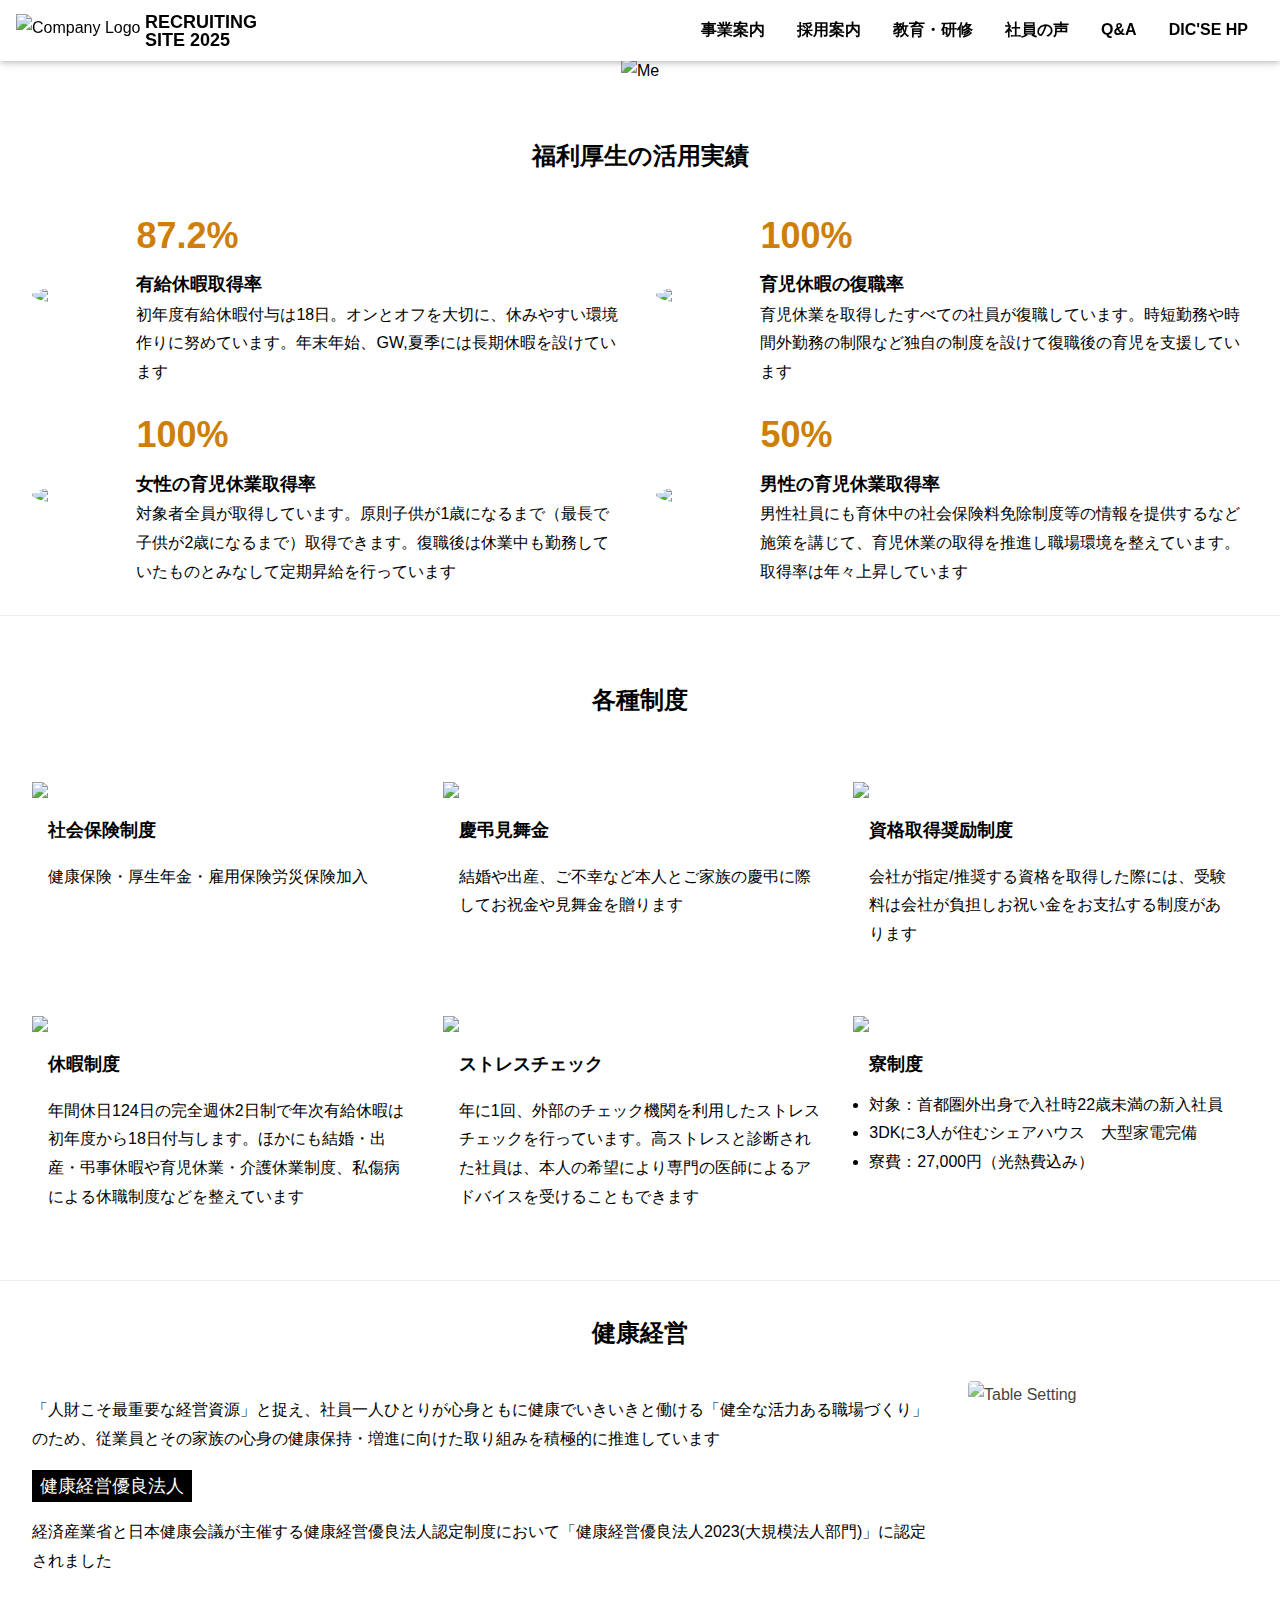
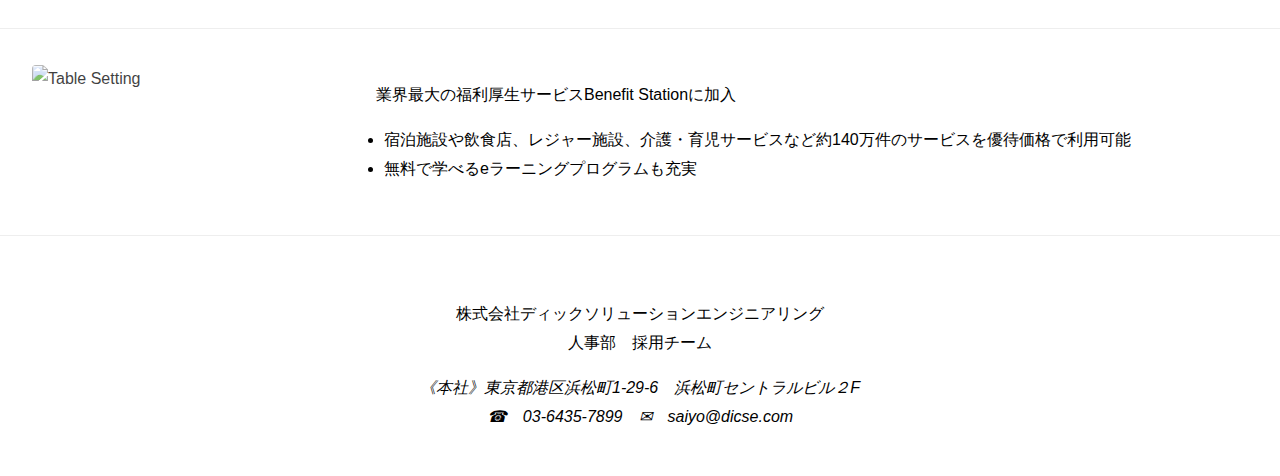
==== benefits.htm @ 86d6582f "Update benefits.htm" ====
<!DOCTYPE html>
<html>

<head>
    <meta charset="UTF-8">
    <meta name="viewport" content="width=device-width, initial-scale=1.0">
    <title lang="jp">福利厚生</title>
    <link rel="stylesheet" href="https://www.w3schools.com/w3css/4/w3.css">
    <link rel="stylesheet" href="https://www.w3schools.com/lib/w3-colors-2021.css">
    <link rel="stylesheet" href="https://www.w3schools.com/lib/w3-colors-highway.css">
    <link rel="stylesheet" href="https://www.w3schools.com/lib/w3-colors-signal.css">
    <link rel="stylesheet" href="https://cdnjs.cloudflare.com/ajax/libs/font-awesome/4.7.0/css/font-awesome.min.css">
    <link rel="stylesheet" href="https://fonts.googleapis.com/icon?family=Material+Icons">
    <link rel="stylesheet" type="text/css" href="https://dicsesaiyo.github.io/recruiting-site/CSS/styles.css">
    <script src="https://code.jquery.com/jquery-3.6.0.min.js"></script>
</head>
<style>
    /* Add margin between the text and the icon */
    button span {
        margin-right: 20px;
        /* Adjust the value to control the spacing */
    }

    /* adjust the よくある質問 to be center */
    .w3-middle {
        display: flex;
        justify-content: center;
        align-items: center;
        height: 100%;
    }

    .avatar-list {
        display: flex;
        align-items: center;
        background: none;
        border: none;
        margin: 0;
        /* Remove margin */
        padding: 0;
        /* Remove padding */
    }

    .avatar-img {
        width: 85px;
        height: 85px;
    }  

    /* Set container height for each row */
    .w3-bar-block li {
        height: auto;
        /* Remove fixed height */
    }

    /* Remove the light gray line */
    .w3-bar-block li {
        border-bottom: none;
    }

    @media (max-width: 767px) {
        .avatar-list {
            display: flex;
            flex-direction: row;
            align-items: center;
        }
    }

    @media (min-width: 768px) {
        .avatar-list {
            display: flex;
            flex-direction: row;
            align-items: center;
        }

        .w3-bar-block li {
            width: 50%;
            /* Display in two columns on medium screens and larger */
            float: left;
            box-sizing: border-box;
            padding: 0;
            height: auto;
            /* Remove fixed height */
        }
    }

    /* Add a media query to set the max-width for small screens */
    @media (max-width: 600px) {
        #health {
            width: 75%;
            /* Adjust the width as needed for smaller screens */
            display: block;
            /* Make it a block-level element */
            margin: 0 auto;
            /* Center horizontally */
        }

        #benefit {
            width: 60%;
            /* Adjust the width as needed for smaller screens */
            display: block;
            /* Make it a block-level element */
            margin: 0 auto;
            /* Center horizontally */
        }
    }
</style>
<body>
    <div class="w3-top">
        <div class="w3-bar w3-white w3-padding w3-card">
            <a href="https://dicsesaiyo.github.io/recruiting-site/">
                <img src="https://lh3.googleusercontent.com/pw/ADCreHdXb1yLlTSGMkHmHjUeen9eSn04gVlZIYfOgoQdCkp6PaCU1nWP-2FfmEk1T2mmPh6yU-lYw4pPRt_E-nUVihNBhFLinH0CIZllOt3kXggUi9WAZgk=w2400" alt="Company Logo" style="height: 40px; vertical-align: middle;">
            </a>
            <!-- Wrap the text with an anchor tag and remove underline -->
            <a href="https://dicsesaiyo.github.io/recruiting-site/"
                style="display: inline-block; vertical-align: middle; line-height: 1; padding-top: 5px; text-decoration: none; color: black;">
                <h5 style="margin: 0;"><b>RECRUITING</b></h5>
                <h5 style="margin: 0;"><b>SITE 2025</b></h5>
            </a>
            <a class="w3-bar-item w3-button w3-padding w3-hide-large w3-right" href="javascript:void(0)"
                onclick="myFunction()" title="Toggle Navigation Menu" style="padding: 0;margin: 0; margin-top: 2px;"
                id="menuButton">
                <i class="fa fa-bars"></i>
            </a>
            <!-- Right-sided navbar links. Hide them on small screens -->
            <div class="w3-right w3-hide-medium w3-hide-small" style="vertical-align: middle;">
                <a href="https://dicsesaiyo.github.io/recruiting-site/services.htm"
                    class="w3-bar-item w3-button"><b>事業案内</b></a>
                <a href="https://dicsesaiyo.github.io/recruiting-site/recruit.htm"
                    class="w3-bar-item w3-button"><b>採用案内</b></a>
                <a href="https://dicsesaiyo.github.io/recruiting-site/training.htm"
                    class="w3-bar-item w3-button"><b>教育・研修</b></a>
                <a href="https://dicsesaiyo.github.io/recruiting-site/staff-voices.htm"
                    class="w3-bar-item w3-button"><b>社員の声</b></a>
                <a href="https://dicsesaiyo.github.io/recruiting-site/questions.htm"
                    class="w3-bar-item w3-button"><b>Q&A</b></a>
                <a href="https://www.dicse.com/" class="w3-bar-item w3-button" target="_blank"><b>DIC'SE HP</b></a>
            </div>
        </div>
    </div>
    <!-- Navbar on small screens-->
    <div id="navDemo" class="w3-bar-block w3-2021-inkwell w3-hide w3-hide-large  w3-top" style="margin-top:57px">
        <a href="https://dicsesaiyo.github.io/recruiting-site/services.htm"
            class="w3-bar-item w3-button w3-padding-large" onclick="myFunction()">事業案内</a>
        <a href="https://dicsesaiyo.github.io/recruiting-site/recruit.htm"
            class="w3-bar-item w3-button w3-padding-large" onclick="myFunction()">採用案内</a>
        <a href="https://dicsesaiyo.github.io/recruiting-site/training.htm"
            class="w3-bar-item w3-button w3-padding-large" onclick="myFunction()">教育・研修</a>
        <a href="https://dicsesaiyo.github.io/recruiting-site/staff-voices.htm"
            class="w3-bar-item w3-button w3-padding-large" onclick="myFunction()">社員の声</a>
        <a href="https://dicsesaiyo.github.io/recruiting-site/questions.htm"
            class="w3-bar-item w3-button w3-padding-large" onclick="myFunction()">Q&A</a>
        <a href="https://www.dicse.com/" class="w3-bar-item w3-button w3-padding-large" onclick="myFunction()"
            target="_blank">DIC'SE HP</a>
    </div>
    <!-- Header image -->
    <header class="w3-display-container w3-content w3-center" style="max-width:1500px;margin-top:57px;">
        <img class="w3-image w3-hide-small"
            src="https://lh3.googleusercontent.com/pw/ABLVV84BWjY1hJ94INEeC98AOAe-ELIggmBxxGdlgyeaplwV04urzBG1KxdLVZNwPneFVHpUXfGrA4zdyo92fMVloFZ_bE9hRTVsFw4jhl1JBccEFCoT4K8=w2400"
            alt="Me" width="100%">
        <img class="w3-image w3-hide-large w3-hide-medium"
            src="https://lh3.googleusercontent.com/pw/ABLVV86zskt5-fqF1r4baR1kA2RMCJ0xzCczgsvqC1WTKNygZvI1vGiHQbb2fyi5T50uxVhmBFHsdpqi3MYq4484WdoLOQKDR12xv4LHmSWmpmEqqk_Q180=w2400"
            alt="Me" width="100%">
    </header>
    <div class="w3-content" style="max-width:1300px;">
        <div class="w3-container" style="margin-top: 30px;">
            <h3 class="w3-center w3-padding"><b>福利厚生の活用実績</b></h3>
            <ul class="w3-ul w3-bar-block">
                
                <li class="avatar-list">
                    <img src="https://lh3.googleusercontent.com/pw/ADCreHdhNhHkrPUWBrlWrmhu8LriUN1G5q0_Jv8uuK_C1FpeYzWSLkdTNfke7-DCPne7w9F_0o0lCxV10mCNOJrTpST9wwtHFkBSCXqd6BFAVJPj2r4RvZs=w2400"
                        class="w3-bar-item w3-circle" style="width:120px">
                    <div class="w3-bar-item">
                        <span class="w3-xxlarge" style="color:  #ce7f0a;"><b>87.2%</b></span>
                        <h5 style="margin: 0;"><b>有給休暇取得率</b></h5>
                        <p style="margin: 0;">初年度有給休暇付与は18日。オンとオフを大切に、休みやすい環境作りに努めています。年末年始、GW,夏季には長期休暇を設けています
                        </p>
                    </div>
                </li>
                <li class="avatar-list">
                    <img src="https://lh3.googleusercontent.com/pw/ADCreHdeXsU6DXGVYV0tnz6sEPHtPrcQO7pjuGyT30xs8MA9u7mJoRtv7-fpaf-5xaCoRI3SOVjBrcpxBAX5WdvWxmZkwXzADxnGPUApZHb8cfT8Jb65Jy0=w2400"
                        class="w3-bar-item w3-circle" style="width:120px">
                    <div class="w3-bar-item">
                        <span class="w3-xxlarge" style="color: #ce7f0a;"><b>100%</b></span>
                        <h5 style="margin: 0;"><b>育児休暇の復職率</b></h5>
                        <p style="margin: 0;">
                            育児休業を取得したすべての社員が復職しています。時短勤務や時間外勤務の制限など独自の制度を設けて復職後の育児を支援しています</p>
                    </div>
                </li>
                <li class="avatar-list">
                    <img src="https://lh3.googleusercontent.com/pw/ADCreHcLnzHKoBb8j1N8rxU7yScRU1-XTuulZ4d57YLDbWrtyeJRTg38denkm1hBNcQWrVJcV-kj2jbKGj7-UsR_-Ok_KwR2xSSxmJhOtFPE00NFp2-9Bjs=w2400"
                        class="w3-bar-item w3-circle" style="width:120px">
                    <div class="w3-bar-item">
                        <span class="w3-xxlarge" style="color:  #ce7f0a;"><b>100%</b></span>
                        <h5 style="margin: 0;"><b>女性の育児休業取得率</b></h5>
                        <p style="margin: 0;">
                            対象者全員が取得しています。原則子供が1歳になるまで（最長で子供が2歳になるまで）取得できます。復職後は休業中も勤務していたものとみなして定期昇給を行っています
                        </p>
                    </div>
                </li>
                <li class="avatar-list">
                    <img src="https://lh3.googleusercontent.com/pw/ADCreHemb_sPbyqOrfYiBEOQ7R-W0LnYPh3yshGgMVCMEl-GRRF5qOTVQw9FKBfgD1qrunfm1fAFDT1tIzLO58ReVWC0cgfZG1VwZoim5jKGMDFMN4qet0E=w2400"
                        class="w3-bar-item w3-circle" style="width:120px">
                    <div class="w3-bar-item">
                        <span class="w3-xxlarge" style="color:  #ce7f0a;"><b>50%</b></span>
                        <h5 style="margin: 0;"><b>男性の育児休業取得率</b></h5>
                        <p style="margin: 0;">
                            男性社員にも育休中の社会保険料免除制度等の情報を提供するなど施策を講じて、育児休業の取得を推進し職場環境を整えています。取得率は年々上昇しています
                        </p>
                    </div>
                </li>
            </ul>
        </div>
        <hr>
        <div class="w3-container">
            <h3 class="w3-center w3-padding-32"><b>各種制度</b></h3>
        </div>
        <div class="w3-row-padding w3-padding-large">
            <div class="w3-third">
                <img src="https://lh3.googleusercontent.com/pw/ADCreHfzNM98mDsAKbHbyipyJn9YJS-T4vRr0yTJ83fEG3xtLb24Df-NUk2QEF9LzBdJVgArz0jvl-btfISTBDmh2HOZ52zWrNEv4OHtRXMXjlXf4nMRRIM=w2400"
                    style="width:100%">
                <div class="w3-container" style="margin-bottom: 20px; text-align: left; text-align: left;">
                    <h5><b>社会保険制度</b></h5>
                    <p>健康保険・厚生年金・雇用保険労災保険加入 </p>
                </div>
            </div>
            <div class="w3-third">
                <img src="https://lh3.googleusercontent.com/pw/ADCreHcJ5AKt3rM0UP4LikrMA5IJcgbSrIzVUxU6g1HCzUr5123_lAQ4hLzFC3G5beqQ6bJLdBV0swKFtgC4CiTZtNc2dElO0UDkagEDtV3X7wnopxr48QQ=w2400"
                    style="width:100%">
                <div class="w3-container" style="margin-bottom: 20px; text-align: left;">
                    <h5><b>慶弔見舞金</b></h5>
                    <p>結婚や出産、ご不幸など本人とご家族の慶弔に際してお祝金や見舞金を贈ります</p>
                </div>
            </div>
            <div class="w3-third">
                <img src="https://lh3.googleusercontent.com/pw/ADCreHdxroPJdp6qnEZGqEGzVGW35P6dKy4kXCgMZIya7xUSZbJrVmnI3m2Yu1yW6usrg_Wvfjxq3hVPugV5H_CWZteE0n9OYOmlW1FezoF2EPvgswkCdyI=w2400"
                    style="width:100%">
                <div class="w3-container" style="margin-bottom: 20px; text-align: left;">
                    <h5><b>資格取得奨励制度</b></h5>
                    <p>会社が指定/推奨する資格を取得した際には、受験料は会社が負担しお祝い金をお支払する制度があります</p>
                </div>
            </div>
        </div>
        <div class="w3-row-padding w3-padding-large">
            <div class="w3-third">
                <img src="https://lh3.googleusercontent.com/pw/ADCreHcKmvkUSKUsC06ZSal-SxJ_Hyx8qjRLo_vDoVY2MHw0qhpYenV_QpS3YgiVNqMmsWIJwUwr4v4a7xPq4zWcShTiAuxbA3fGQGNxjeALebqyc9g_pEY=w2400"
                    style="width:100%">
                <div class="w3-container" style="margin-bottom: 20px; text-align: left;">
                    <h5><b>休暇制度</b></h5>
                    <p>年間休日124日の完全週休2日制で年次有給休暇は初年度から18日付与します。ほかにも結婚・出産・弔事休暇や育児休業・介護休業制度、私傷病による休職制度などを整えています</p>
                </div>
            </div>
            <div class="w3-third">
                <img src="https://lh3.googleusercontent.com/pw/ADCreHdfwl43thGpiURDbhNrT3bFnFLKlVibGPBr9ouvVsu_ip6ggOgK_nmgUFIeu6lWJsNuX2JSbwiU1PsapLlcSFnBTw7rPTNWVUeIDobmvHMR59e-AAY=w2400"
                    style="width:100%">
                <div class="w3-container" style="margin-bottom: 20px; text-align: left;">
                    <h5><b>ストレスチェック</b></h5>
                    <p>年に1回、外部のチェック機関を利用したストレスチェックを行っています。高ストレスと診断された社員は、本人の希望により専門の医師によるアドバイスを受けることもできます</p>
                </div>
            </div>
            <div class="w3-third">
                <img src="https://lh3.googleusercontent.com/pw/ADCreHe4wWLZbXyKsp0miTHYoGKFG2S3ylKOla1hiW-3qFRq9iUpffV42pMyrBgnYXM5zudCWePfU_MD1CTyc2E9Om7_FCODbMFmB0AByPt_QF4IaALddhs=w2400"
                    style="width:100%">
                <div class="w3-container" style="margin-bottom: 30px; text-align: left;">
                    <h5><b>寮制度</b></h5>
                    <ul style="margin:0; padding:0;">
                        <li>対象：首都圏外出身で入社時22歳未満の新入社員</li>
                        <li>3DKに3人が住むシェアハウス　大型家電完備</li>
                        <li>寮費：27,000円（光熱費込み）</li>
                    </ul>
                </div>
            </div>
        </div>
        <hr>
        <div class="w3-container">
            <h3 class="w3-center"><b>健康経営</b></h3>
        </div>
        <div class="w3-row w3-padding">
            <div class="w3-col m9 w3-padding">
                <p>「人財こそ最重要な経営資源」と捉え、社員一人ひとりが心身ともに健康でいきいきと働ける「健全な活力ある職場づくり」のため、従業員とその家族の心身の健康保持・増進に向けた取り組みを積極的に推進しています
                </p>
                <h5><span class="w3-tag w3-2021-rust">健康経営優良法人</span></h5>
                <p>経済産業省と日本健康会議が主催する健康経営優良法人認定制度において「健康経営優良法人2023(大規模法人部門)」に認定されました</p>
            </div>
            <div class="w3-col m3 w3-padding">
                <img src="https://lh3.googleusercontent.com/pw/ADCreHeI5XocBxgKatNUHVfWzKLtIsBOeDALr9Y7ar6UVjkhyDvowJkPwtDoENYATdYkeVdGtx9_lbbPEZmlOabMNlTaZNTe4Uz2w_YFCjp44CtPgQbbnII=w2400"
                    class="w3-round w3-image w3-opacity-min" alt="Table Setting" width="100%" id="health">
            </div>
        </div>
        <hr>
        <div class="w3-row w3-padding">
            <div class="w3-col m3 w3-padding">
                <img src="https://lh3.googleusercontent.com/pw/ADCreHdvlDDlsJDoxf2jhaiNL3A76G9nviSZTZL7Qfc_8C6PCkpb2FJWzWrl2vqhwZQXG7DzRZnTcCOOmx-4yvPrWrof4mkLJfYh3X083B8lByMghth7zsk=w2400"
                    class="w3-round w3-image w3-opacity-min" alt="Table Setting" width="100%" id="benefit">
            </div>
            <div class="w3-col m9 w3-padding">
                <p>　　業界最大の福利厚生サービスBenefit Stationに加入</p>
                <ul>
                    <li>宿泊施設や飲食店、レジャー施設、介護・育児サービスなど約140万件のサービスを優待価格で利用可能</li>
                    <li>無料で学べるeラーニングプログラムも充実</li>
                </ul>
            </div>
        </div>
    </div>
    <hr>
    <!-- Footer -->
    <footer class="w3-container w3-padding" style="margin-top: 40px; height: 200px;">
        <div class="w3-center">
            <p>株式会社ディックソリューションエンジニアリング <br>
                人事部　採用チーム</p>
            <address>《本社》東京都港区浜松町1-29-6　浜松町セントラルビル２F <br>
                ☎　03-6435-7899　✉　saiyo@dicse.com
            </address>
        </div>
    </footer>
</body>
<script>

    // Used to toggle the menu on small screens when clicking on the menu button
    function myFunction() {
        var x = document.getElementById("navDemo");
        var menuButton = document.getElementById("menuButton");

        if (x.className.indexOf("w3-show") == -1) {
            x.className += " w3-show";
            menuButton.innerHTML = "<strong>&#10006;</strong>"; // Bold "X" when menu is shown
        } else {
            x.className = x.className.replace(" w3-show", "");
            menuButton.innerHTML = "<i class='fa fa-bars'></i>"; // Revert to bars icon when menu is hidden
        }
    }

</script>

</html>
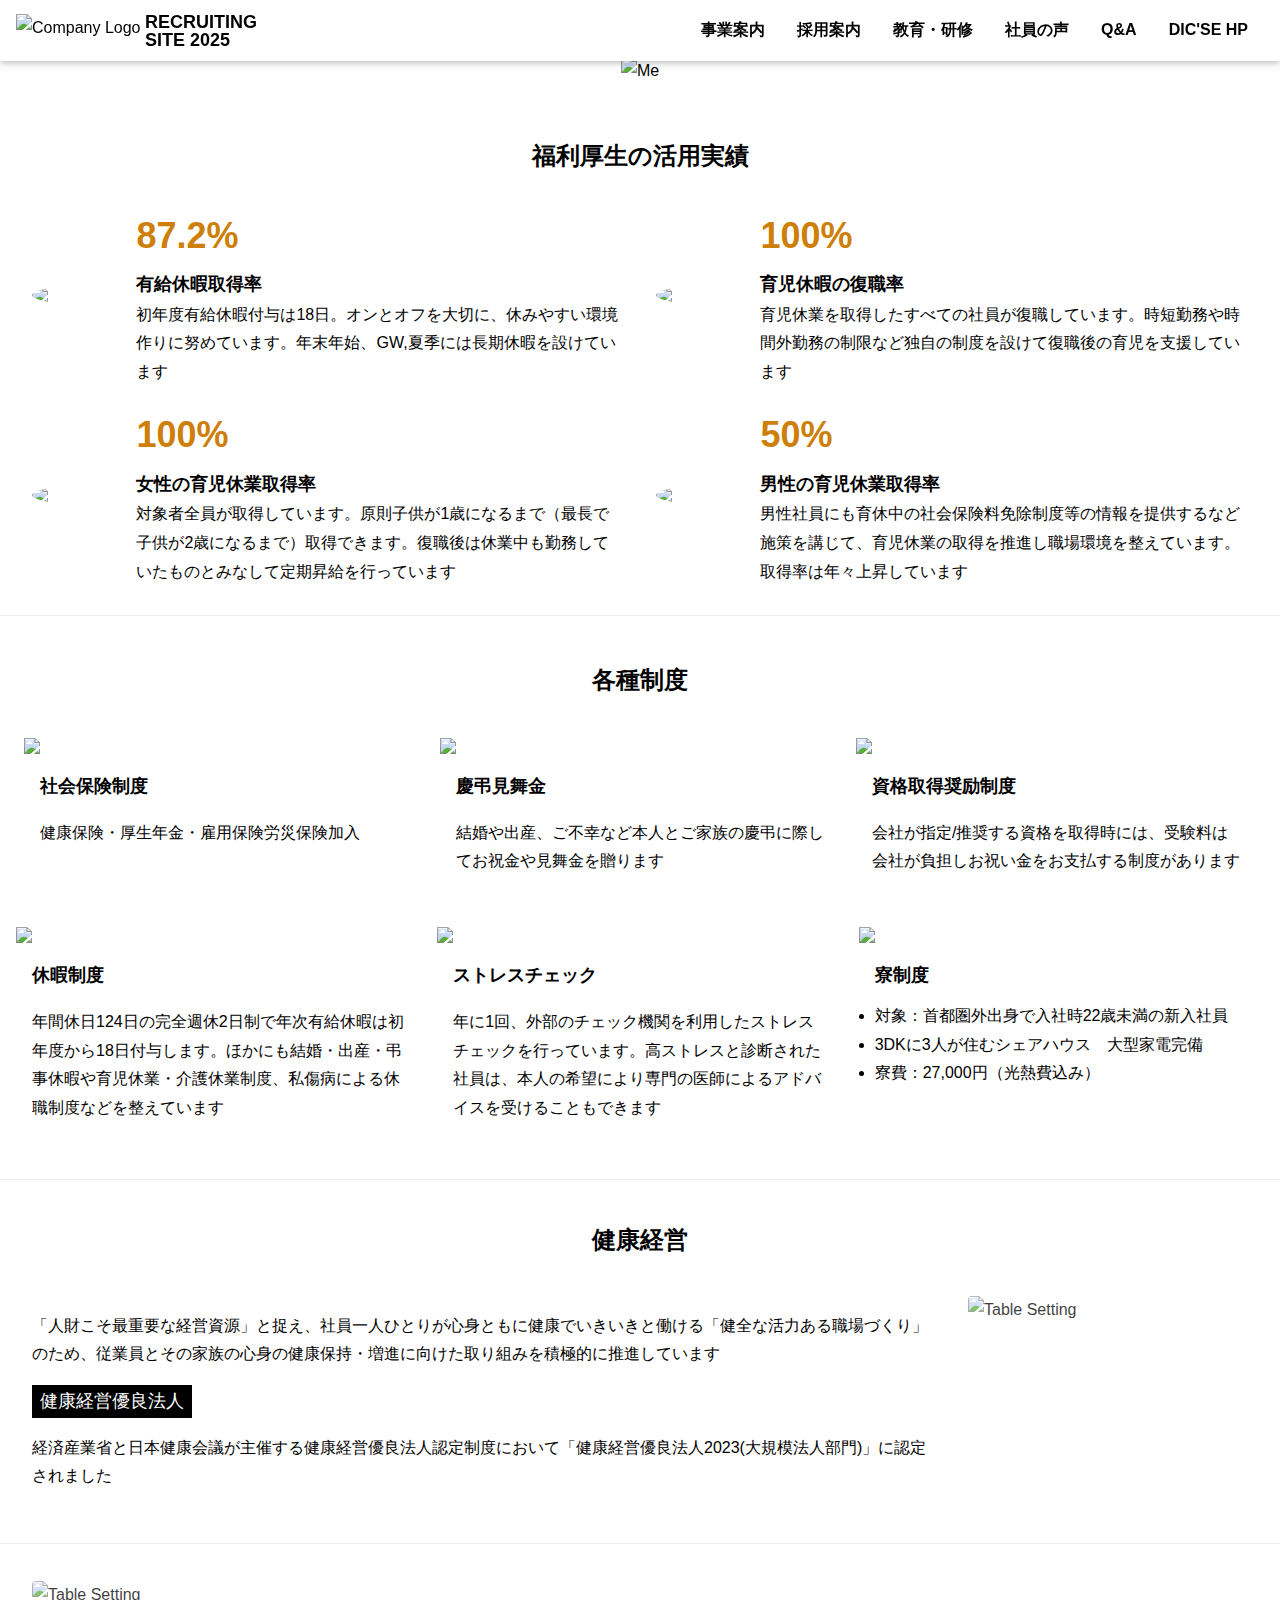
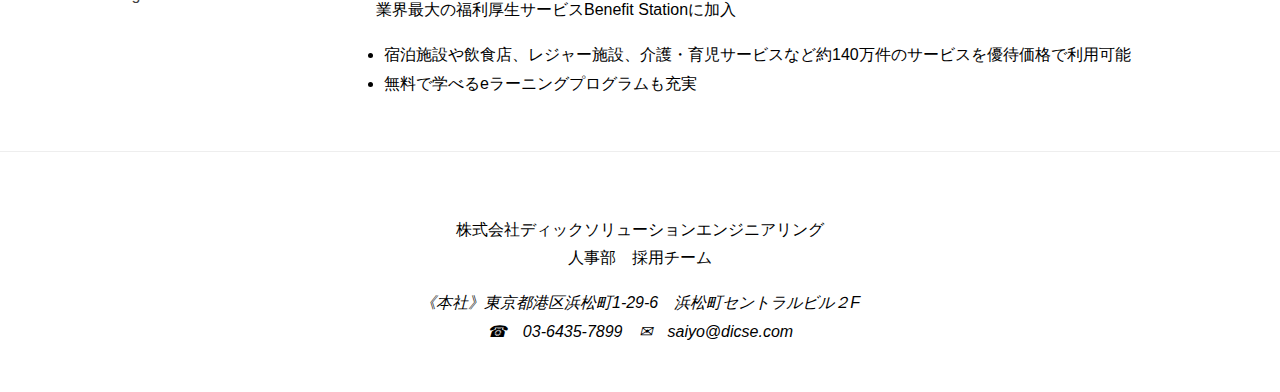
==== commit 5e9cfa08: "Update benefits.htm" ====
--- a/benefits.htm
+++ b/benefits.htm
@@ -164,7 +164,6 @@
         <div class="w3-container" style="margin-top: 30px;">
             <h3 class="w3-center w3-padding"><b>福利厚生の活用実績</b></h3>
             <ul class="w3-ul w3-bar-block">
-                
                 <li class="avatar-list">
                     <img src="https://lh3.googleusercontent.com/pw/ADCreHdhNhHkrPUWBrlWrmhu8LriUN1G5q0_Jv8uuK_C1FpeYzWSLkdTNfke7-DCPne7w9F_0o0lCxV10mCNOJrTpST9wwtHFkBSCXqd6BFAVJPj2r4RvZs=w2400"
                         class="w3-bar-item w3-circle" style="width:120px">
@@ -211,9 +210,9 @@
         </div>
         <hr>
         <div class="w3-container">
-            <h3 class="w3-center w3-padding-32"><b>各種制度</b></h3>
-        </div>
-        <div class="w3-row-padding w3-padding-large">
+            <h3 class="w3-center w3-padding-large"><b>各種制度</b></h3>
+        </div>
+        <div class="w3-row-padding w3-padding">
             <div class="w3-third">
                 <img src="https://lh3.googleusercontent.com/pw/ADCreHfzNM98mDsAKbHbyipyJn9YJS-T4vRr0yTJ83fEG3xtLb24Df-NUk2QEF9LzBdJVgArz0jvl-btfISTBDmh2HOZ52zWrNEv4OHtRXMXjlXf4nMRRIM=w2400"
                     style="width:100%">
@@ -235,11 +234,11 @@
                     style="width:100%">
                 <div class="w3-container" style="margin-bottom: 20px; text-align: left;">
                     <h5><b>資格取得奨励制度</b></h5>
-                    <p>会社が指定/推奨する資格を取得した際には、受験料は会社が負担しお祝い金をお支払する制度があります</p>
-                </div>
-            </div>
-        </div>
-        <div class="w3-row-padding w3-padding-large">
+                    <p>会社が指定/推奨する資格を取得時には、受験料は会社が負担しお祝い金をお支払する制度があります</p>
+                </div>
+            </div>
+        </div>
+        <div class="w3-row-padding">
             <div class="w3-third">
                 <img src="https://lh3.googleusercontent.com/pw/ADCreHcKmvkUSKUsC06ZSal-SxJ_Hyx8qjRLo_vDoVY2MHw0qhpYenV_QpS3YgiVNqMmsWIJwUwr4v4a7xPq4zWcShTiAuxbA3fGQGNxjeALebqyc9g_pEY=w2400"
                     style="width:100%">
@@ -271,7 +270,7 @@
         </div>
         <hr>
         <div class="w3-container">
-            <h3 class="w3-center"><b>健康経営</b></h3>
+            <h3 class="w3-center w3-padding"><b>健康経営</b></h3>
         </div>
         <div class="w3-row w3-padding">
             <div class="w3-col m9 w3-padding">
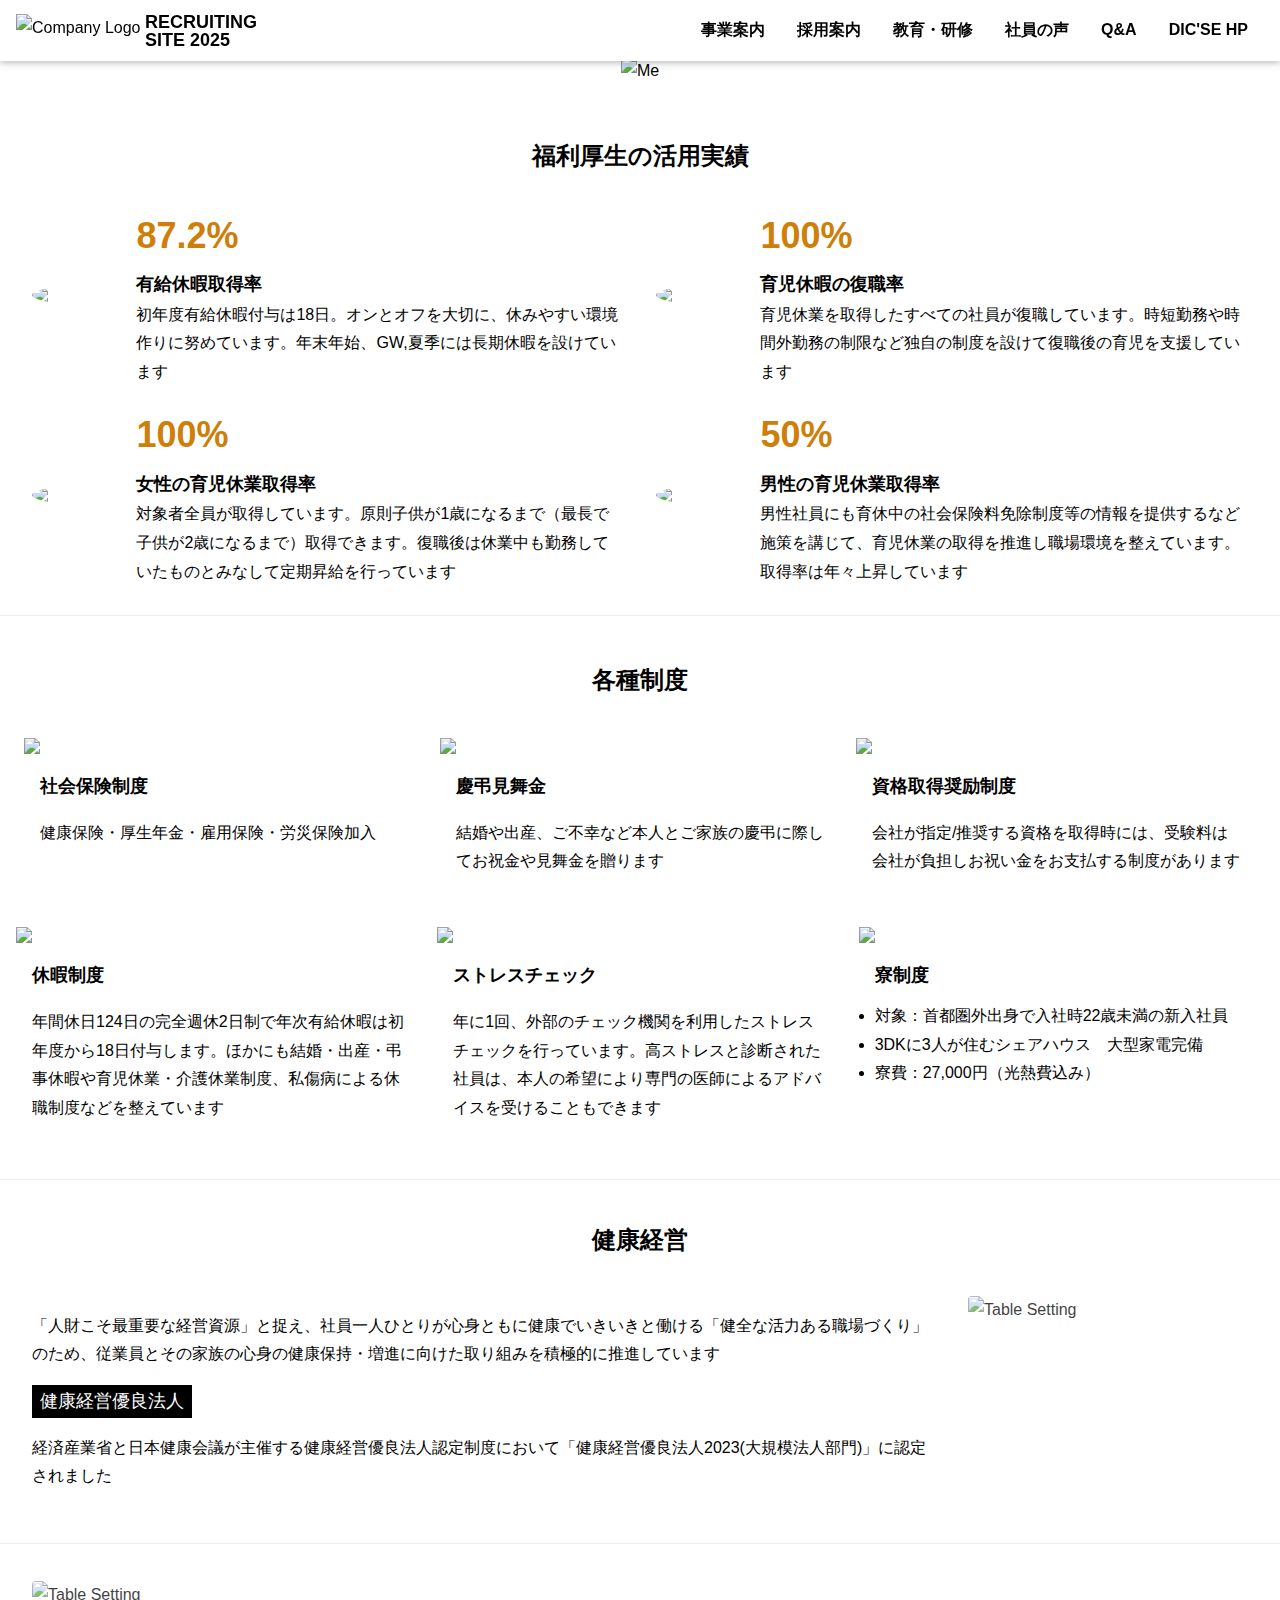
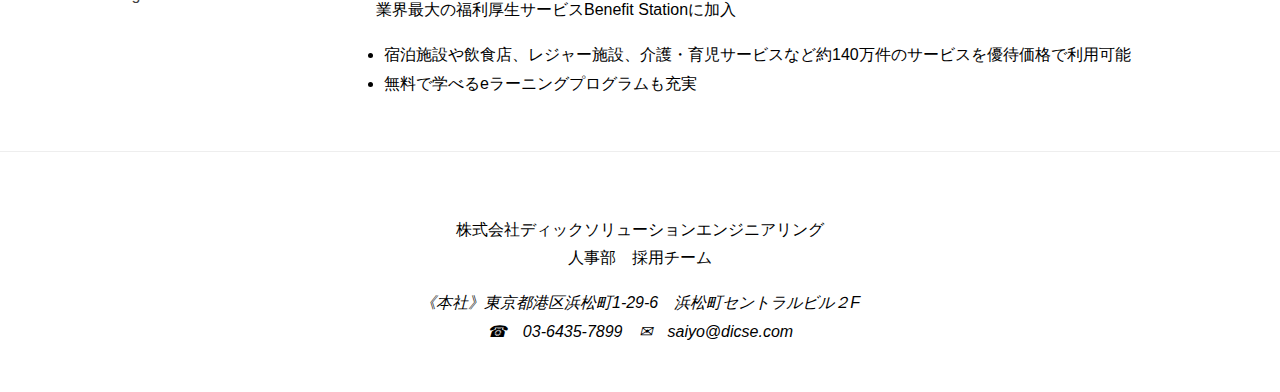
==== commit 68147799: "Update benefits.htm" ====
--- a/benefits.htm
+++ b/benefits.htm
@@ -218,7 +218,7 @@
                     style="width:100%">
                 <div class="w3-container" style="margin-bottom: 20px; text-align: left; text-align: left;">
                     <h5><b>社会保険制度</b></h5>
-                    <p>健康保険・厚生年金・雇用保険労災保険加入 </p>
+                    <p>健康保険・厚生年金・雇用保険・労災保険加入 </p>
                 </div>
             </div>
             <div class="w3-third">
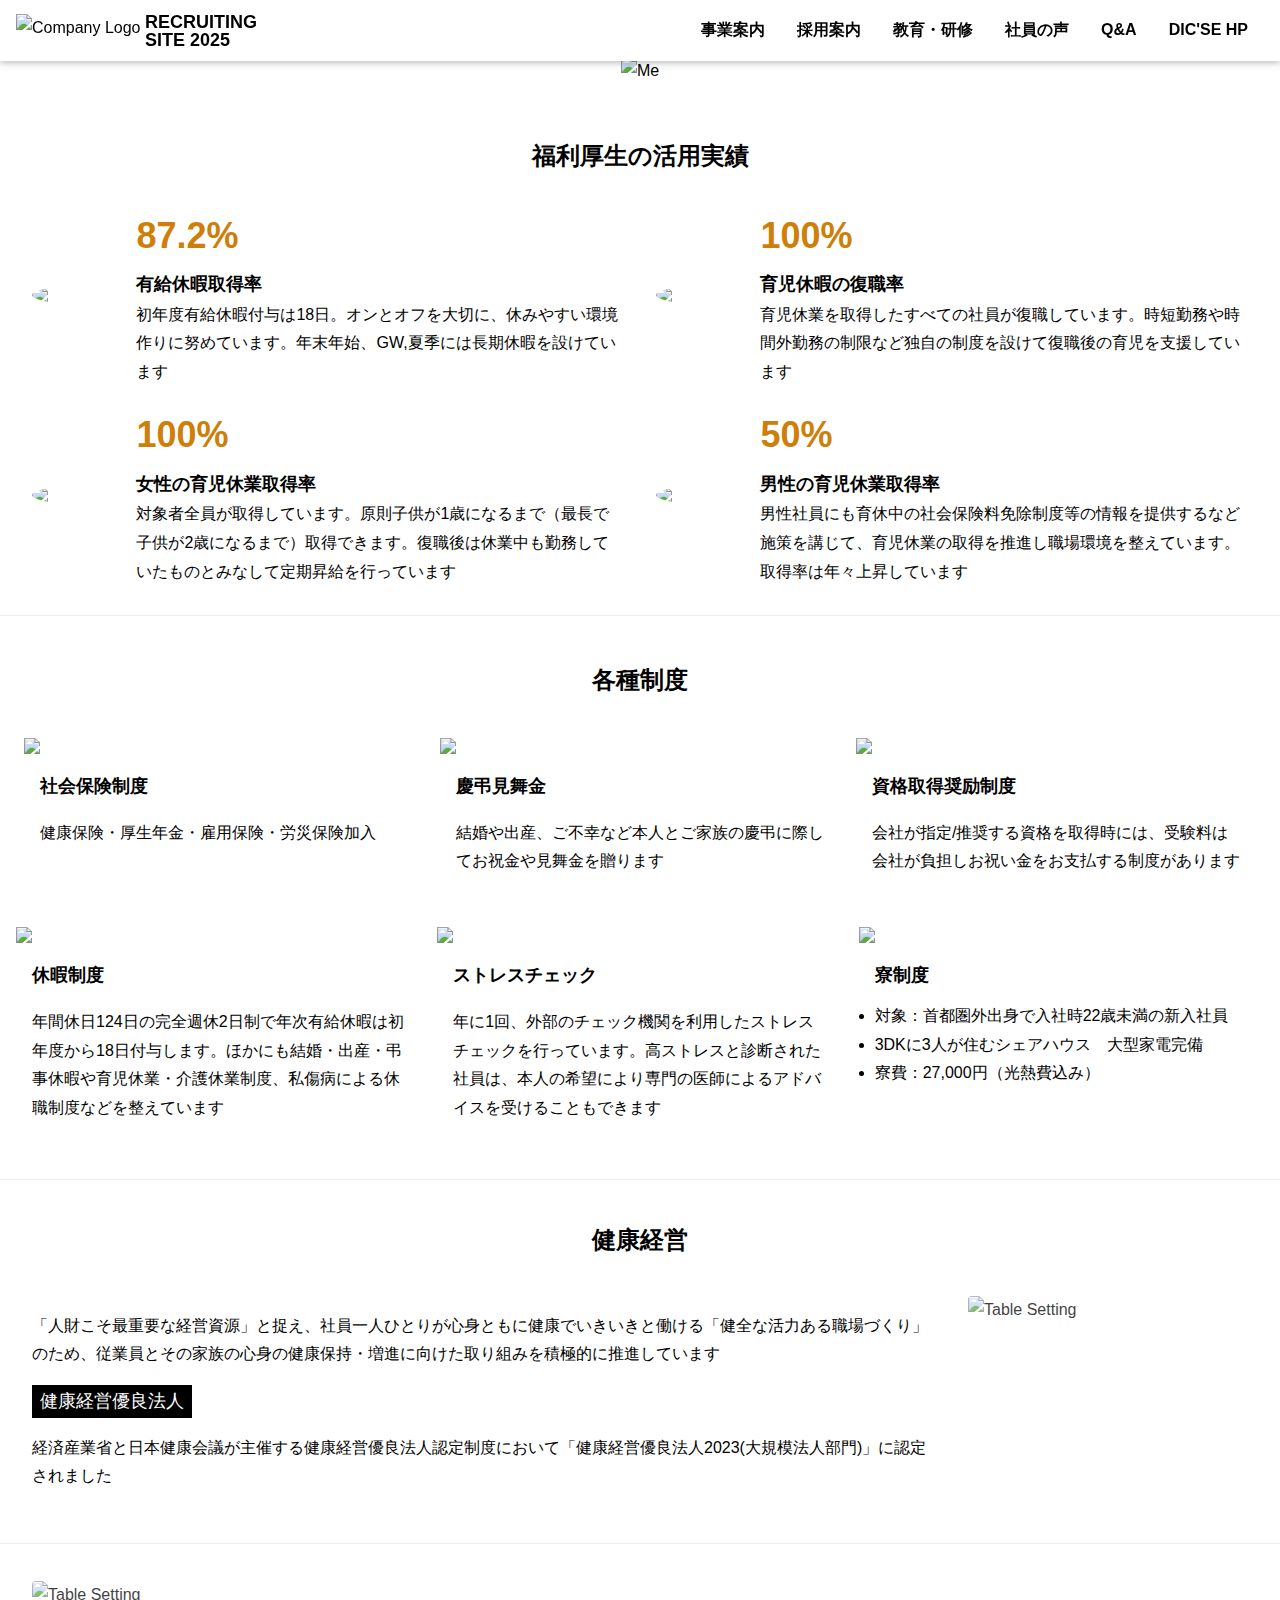
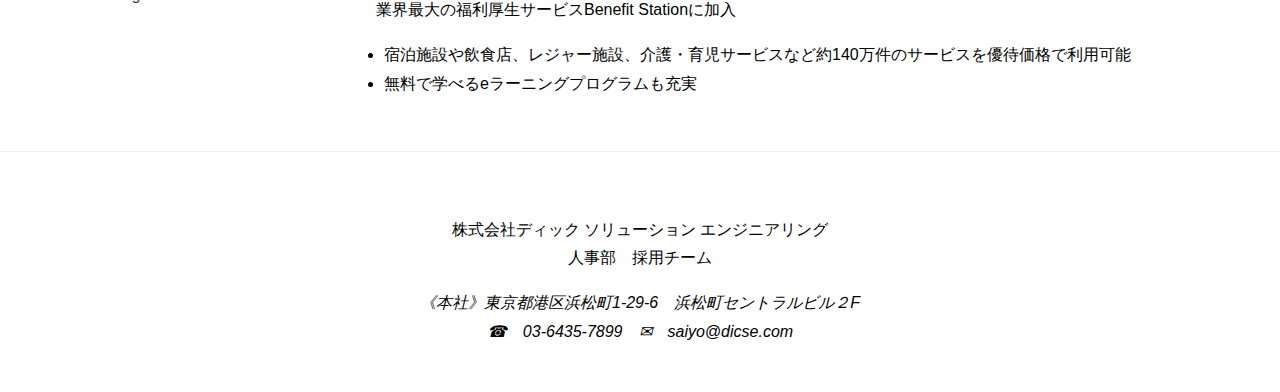
==== commit d29e0eac: "Update benefits.htm" ====
--- a/benefits.htm
+++ b/benefits.htm
@@ -303,7 +303,7 @@
     <!-- Footer -->
     <footer class="w3-container w3-padding" style="margin-top: 40px; height: 200px;">
         <div class="w3-center">
-            <p>株式会社ディックソリューションエンジニアリング <br>
+            <p>株式会社ディック ソリューション エンジニアリング <br>
                 人事部　採用チーム</p>
             <address>《本社》東京都港区浜松町1-29-6　浜松町セントラルビル２F <br>
                 ☎　03-6435-7899　✉　saiyo@dicse.com
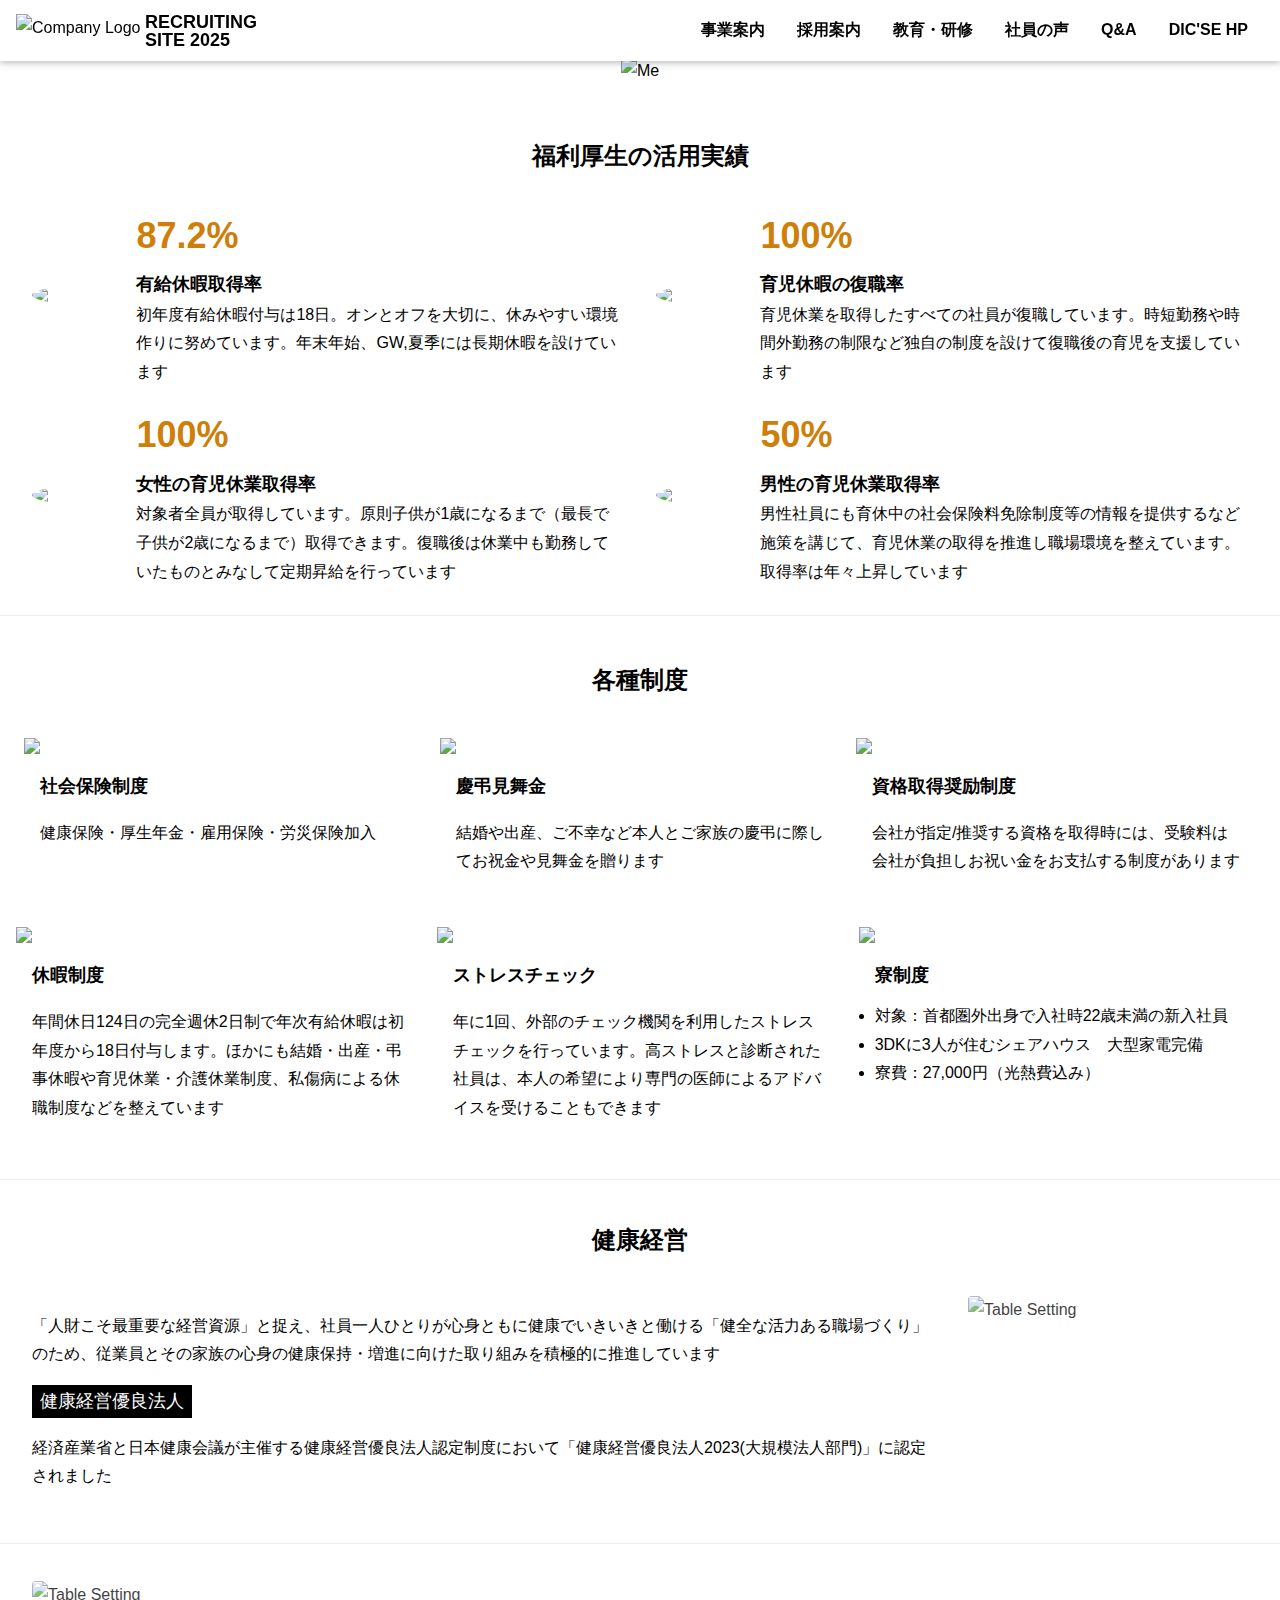
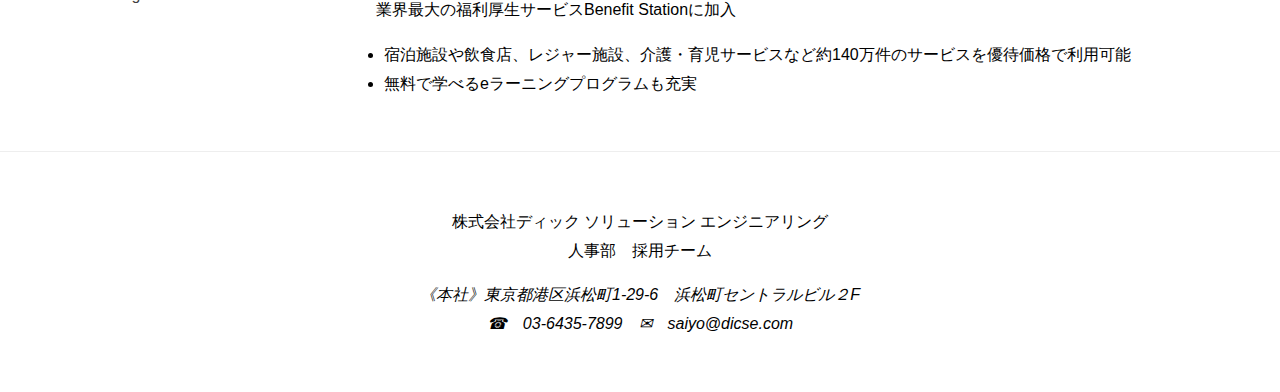
==== commit cf1a6f28: "Update benefits.htm" ====
--- a/benefits.htm
+++ b/benefits.htm
@@ -301,7 +301,7 @@
     </div>
     <hr>
     <!-- Footer -->
-    <footer class="w3-container w3-padding" style="margin-top: 40px; height: 200px;">
+    <footer class="w3-container" style="margin-top: 40px; height: 200px;">
         <div class="w3-center">
             <p>株式会社ディック ソリューション エンジニアリング <br>
                 人事部　採用チーム</p>
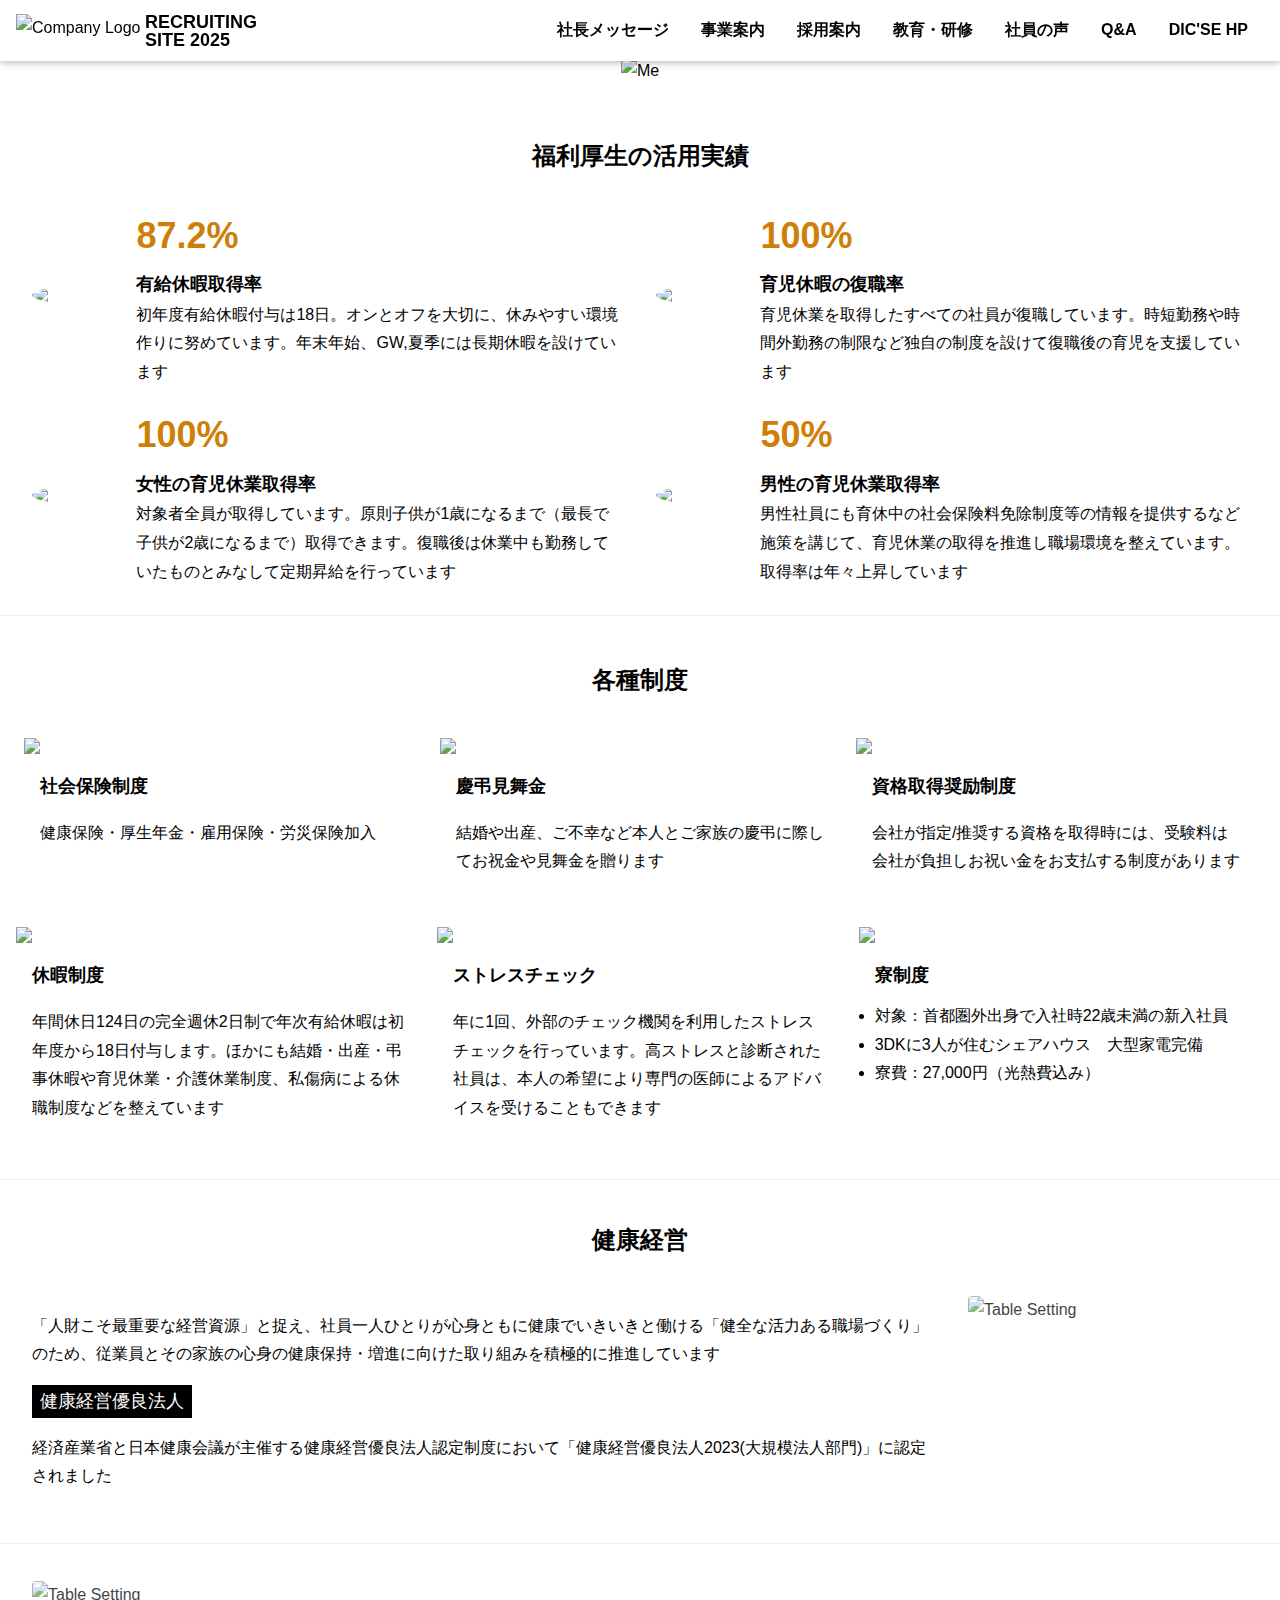
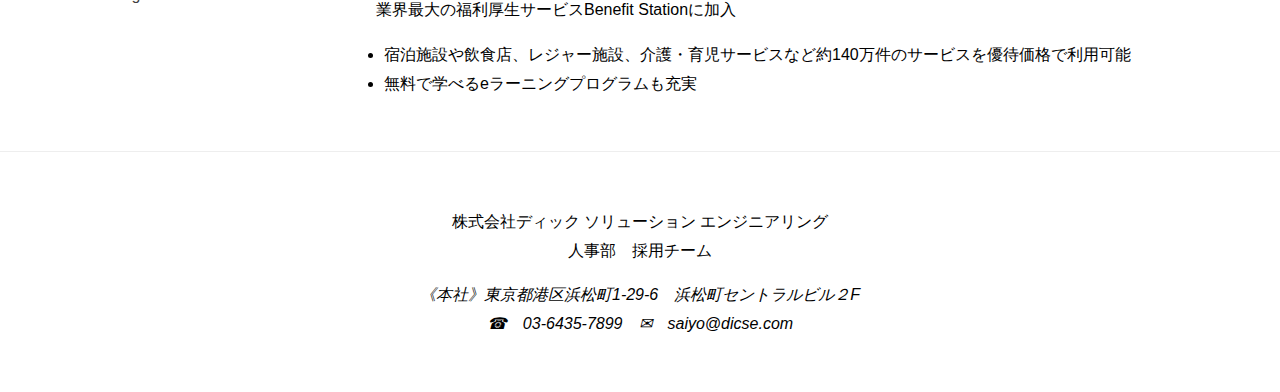
==== commit 0c988280: "Update benefits.htm" ====
--- a/benefits.htm
+++ b/benefits.htm
@@ -13,6 +13,7 @@
     <link rel="stylesheet" href="https://fonts.googleapis.com/icon?family=Material+Icons">
     <link rel="stylesheet" type="text/css" href="https://dicsesaiyo.github.io/recruiting-site/CSS/styles.css">
     <script src="https://code.jquery.com/jquery-3.6.0.min.js"></script>
+    <script async src="https://www.googletagmanager.com/gtag/js?id=G-DYJX7T3RK0"></script>
 </head>
 <style>
     /* Add margin between the text and the icon */
@@ -122,6 +123,8 @@
             </a>
             <!-- Right-sided navbar links. Hide them on small screens -->
             <div class="w3-right w3-hide-medium w3-hide-small" style="vertical-align: middle;">
+                <a href="https://dicsesaiyo.github.io/recruiting-site/president-message.htm"
+                    class="w3-bar-item w3-button"><b>社長メッセージ</b></a>
                 <a href="https://dicsesaiyo.github.io/recruiting-site/services.htm"
                     class="w3-bar-item w3-button"><b>事業案内</b></a>
                 <a href="https://dicsesaiyo.github.io/recruiting-site/recruit.htm"
@@ -138,6 +141,8 @@
     </div>
     <!-- Navbar on small screens-->
     <div id="navDemo" class="w3-bar-block w3-2021-inkwell w3-hide w3-hide-large  w3-top" style="margin-top:57px">
+        <a href="https://dicsesaiyo.github.io/recruiting-site/president-message.htm"
+            class="w3-bar-item w3-button w3-padding-large" onclick="myFunction()">社長メッセージ</a>
         <a href="https://dicsesaiyo.github.io/recruiting-site/services.htm"
             class="w3-bar-item w3-button w3-padding-large" onclick="myFunction()">事業案内</a>
         <a href="https://dicsesaiyo.github.io/recruiting-site/recruit.htm"
@@ -326,6 +331,12 @@
             menuButton.innerHTML = "<i class='fa fa-bars'></i>"; // Revert to bars icon when menu is hidden
         }
     }
+    //Google analytics//
+    window.dataLayer = window.dataLayer || [];
+  function gtag(){dataLayer.push(arguments);}
+  gtag('js', new Date());
+
+  gtag('config', 'G-DYJX7T3RK0');
 
 </script>
 
